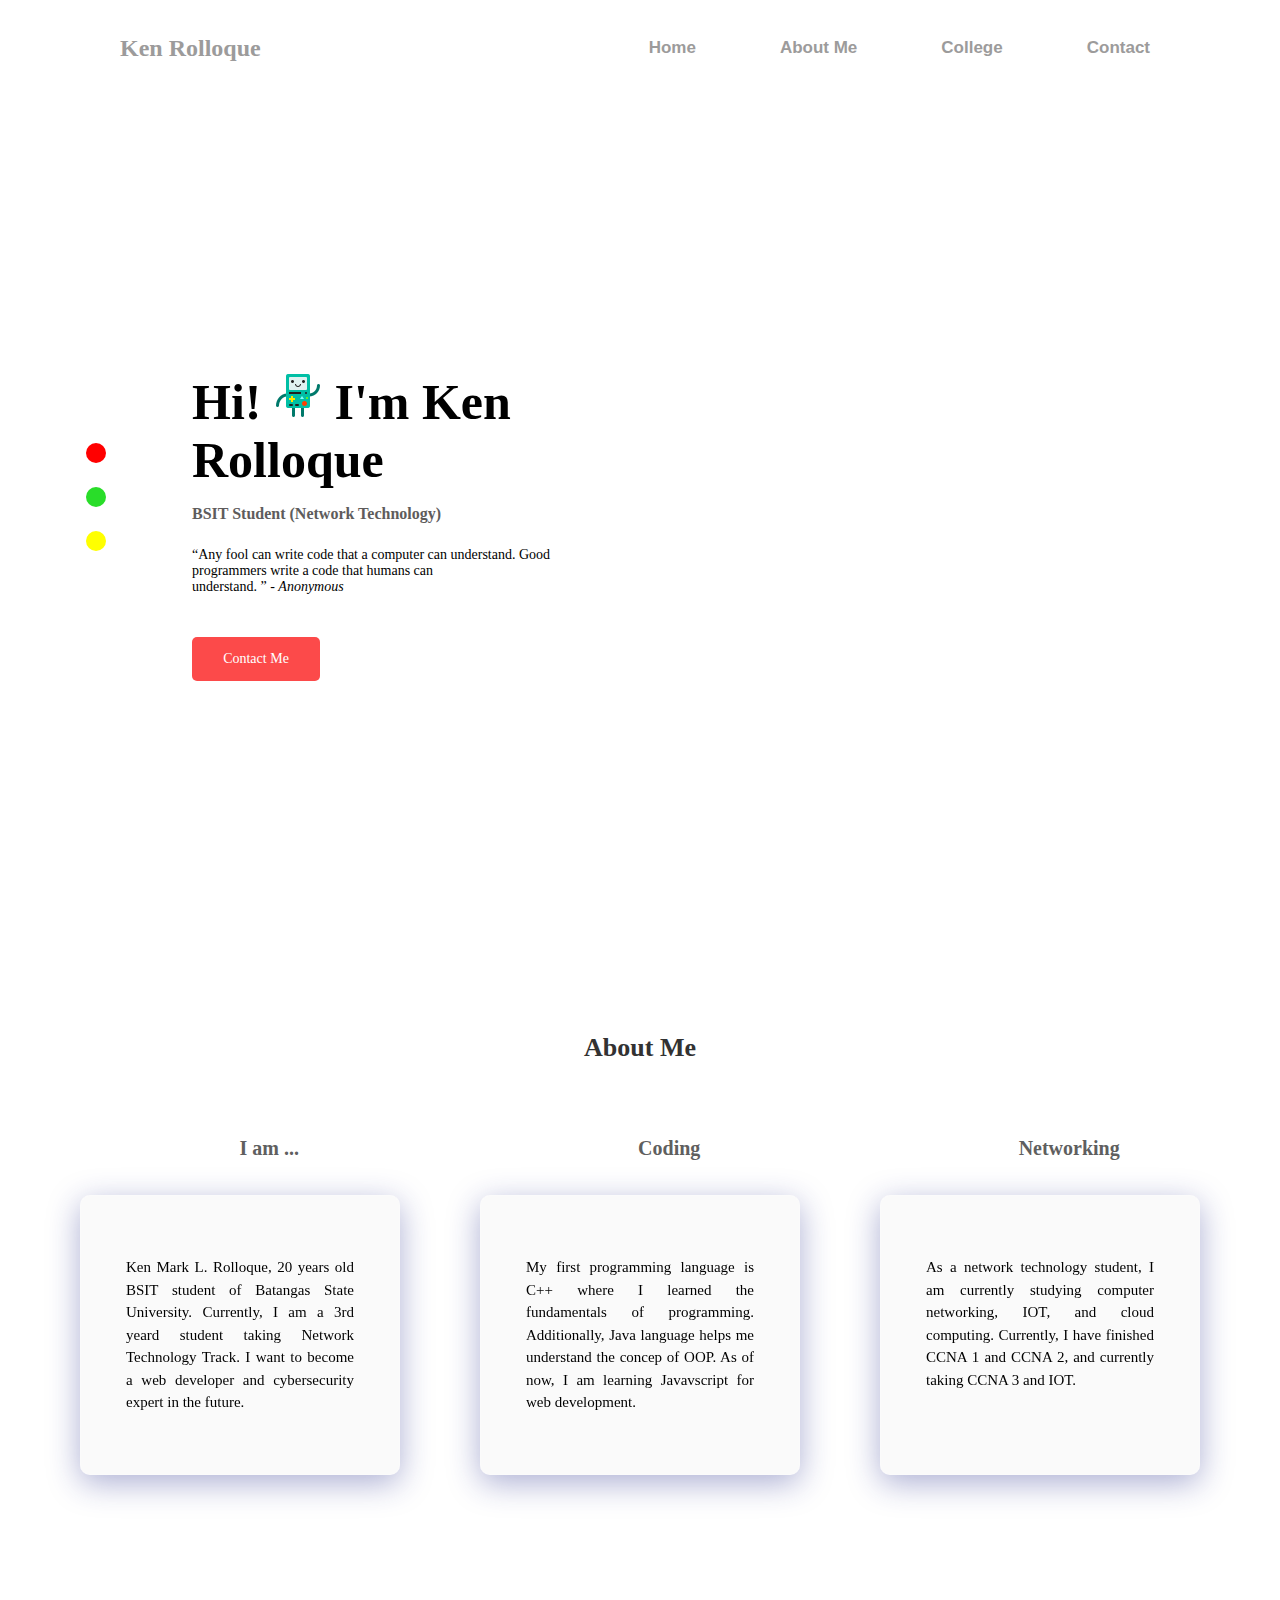
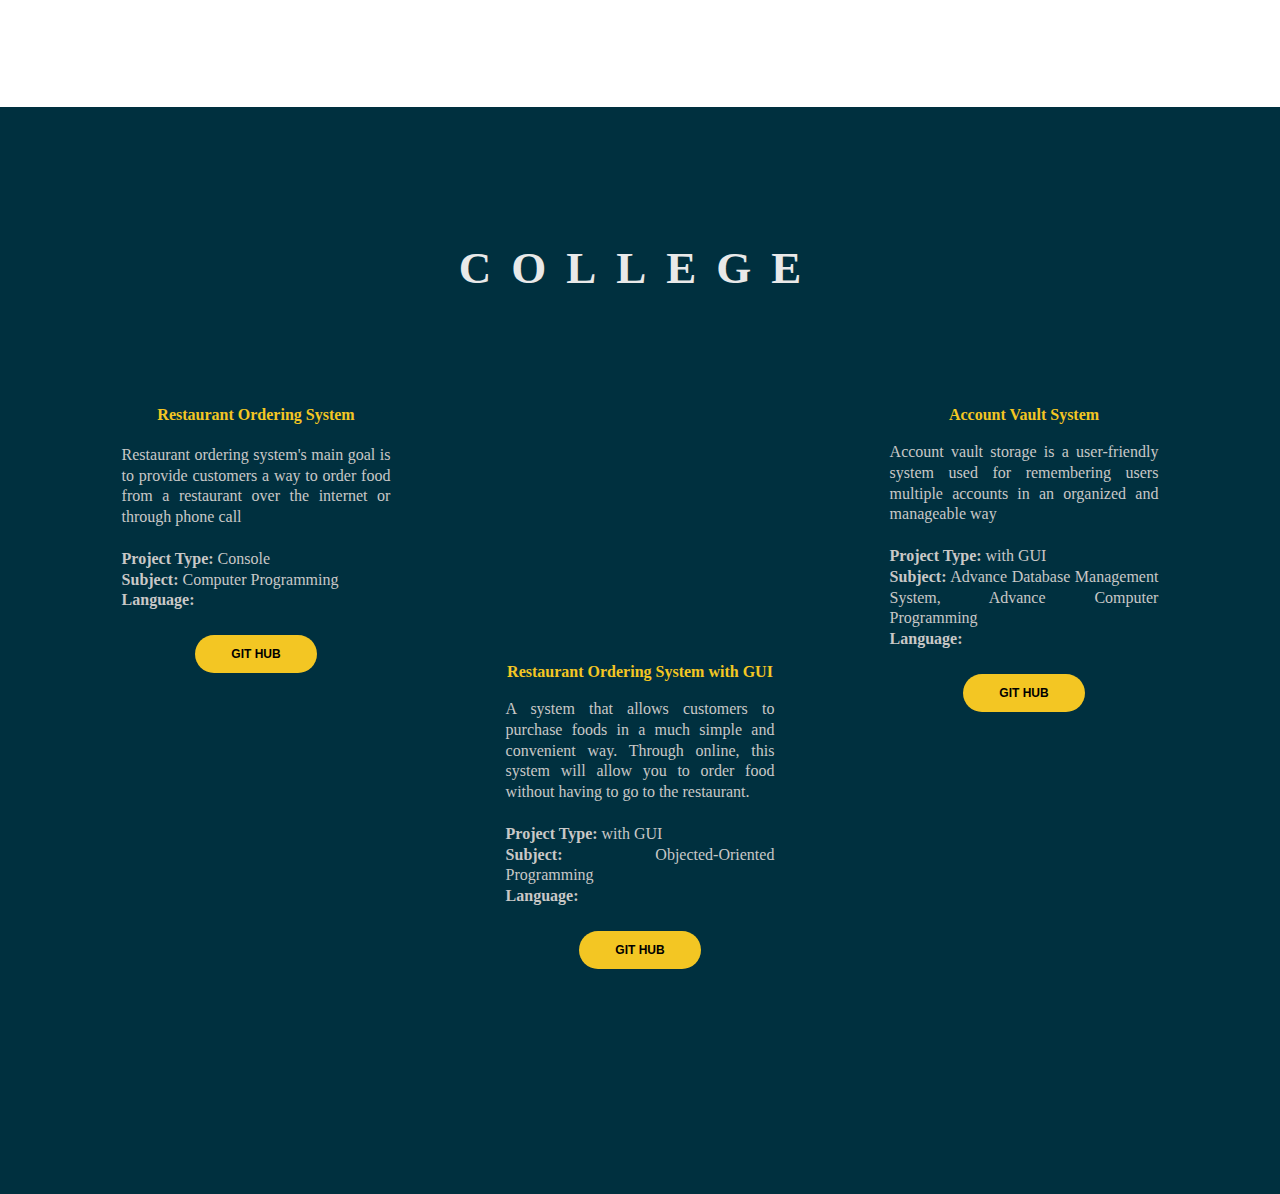
==== CODE/index.html @ bb4d8fbf "Add files via upload" ====
<!DOCTYPE html>
<html lang="en">
<head>
    <meta charset="UTF-8">
    <meta http-equiv="X-UA-Compatible" content="IE=edge">
    <meta name="viewport" content="width=device-width, initial-scale=1.0">
    <link rel="stylesheet" href="header.css">
    <link rel="stylesheet" href="section-1.css">
    <link rel="stylesheet" href="section-2.css">
    <link rel="stylesheet" href="section-3.css">
    <script type="text/javacsript" src="header.js"></script>
    <link rel="stylesheet" href="https://cdnjs.cloudflare.com/ajax/libs/font-awesome/4.7.0/css/font-awesome.min.css">    <title>Portfolio</title>
</head>
<body>

    
    <nav>
        <div class="side-nav" id="side-nav-id">
        </div>
        <div class="ham" id = "ham-id" onclick="showSide()">
            <div></div>
            <div></div>
            <div></div>
        </div>

    </nav>



    <header>
        <h2> Ken Rolloque</h2>
  
        <ul>    
            <li><a href ="#section-one" id ="link-one"> Home</a></li>
            <li><a href ="#section-two">About Me</a></li>
            <li><a href ="#section-three">College</a></li>
            <li><a href ="#section-four">Contact</a></li>
        </ul>
    </header>

    <main>
        <div id = "section-one" class="content-1">
            <div>
                <span></span>
                <span></span>
                <span></span>
            </div>
            <div>
                
                <h2>Hi! <img src="images/icons8-bmo-48.png" alt=""> I'm Ken Rolloque</h2>
                <h5>BSIT Student (Network Technology)</h5>
                <p><q>Any fool can write code that a computer can 
                    understand. Good <br>programmers write a code
                    that humans can <br> understand.
                </q> - <i>Anonymous</i></p>

                <input type="button" value="Contact Me">
                
                <div>
                    <img src="../images/icons8-mouse-64.png" alt="">
                    <p>Scroll Down ↓</p>
                </div>
                
            </div>
            <div>
                
                <img src="../images/ID-PNG.png" alt="">
                
            </div>
        </div>


        <div id = "section-two" class="section-2">
            <h3> About Me</h3>
            <div>
                <span>
                    <h3> <img src="../images/icons8-bmo-48.png" alt="">I am ... </h3>
                    <p>Ken Mark L. Rolloque, 20 years old BSIT student of Batangas State University. 
                     Currently, I am a 3rd yeard student taking Network Technology Track. I want to 
                     become a web developer and cybersecurity expert in the future.</p>
                </span>

                <span>
                    <h3> <img src="../images/icons8-source-code-96.png" alt="">Coding </h3>
                    <p>My first programming language is C++ where I learned the fundamentals of programming.
                     Additionally, Java language helps me understand  the concep of OOP. As of now, I am learning
                      Javavscript for web development.</p>
                    
                </span>
                <span>
                    <h3> <img src="../images/icons8-router-64.png" alt="">Networking </h3>
                    <p>As a network technology student, I am currently studying computer networking, IOT, and 
                    cloud computing. Currently, I have finished CCNA 1 and CCNA 2, and currently taking CCNA 3 
                    and IOT.</p>
                </span>
            </div>
        </div>

        <div id ="section-three" class="section-3">
                
            <h3> COLLEGE</h3>
                <div>
                    <span>
                        <img src="../images/b1.png" alt="">
                        <h4>Restaurant Ordering System</h4>
                        <p>
                        <br>
                            Restaurant ordering system's
                            main goal is to provide customers a way to order food 
                            from a restaurant over the internet or through phone
                            call <br><br>
                            <b>Project Type:</b> Console<br>
                            <b>Subject:</b> Computer Programming<br>
                            <b class="language">Language: <img src="../images/C++.png" alt=""></b>
    
                        </p>
                        <input type="button" value="GIT HUB">

                    </span>

                    <span>
                       
                        <img src="../images/b2.png" alt="">
                        <h4>Restaurant Ordering System with GUI</h4><br>
                        <p>
                            A system that allows customers to 
                            purchase foods in a much simple and convenient way. 
                            Through online, this system will allow you to order food 
                            without having to go to the restaurant.  <br><br>
                           
                            <b>Project Type:</b> with GUI<br>
                            <b>Subject:</b>  Objected-Oriented Programming<br>
                            <b class="language">Language: <img src="../images/Java-Logo.png" alt=""> <img src="../images/image-removebg-preview (3).png" alt=""></b>
    
                        </p>
                        <input type="button" value="GIT HUB">
                    </span>

                    <span>
                         <img src="../images/b1.png" alt="">
                         <h4>Account Vault System</h4><br>
                         <p>
                            
                            Account vault storage is a user-friendly system
                            used for remembering users multiple accounts
                            in an organized and manageable way  <br><br>
                           
                            <b>Project Type:</b> with GUI<br>
                            <b>Subject:</b> Advance Database Management System, Advance Computer Programming
                                    <br>
                            <b class="language">Language: <img src="../images/python.png" alt=""> <img src="../images/image-removebg-preview (3).png" alt=""></b>
    
                        </p>
                        <input type="button" value="GIT HUB">

                    </span>
                </div>
                
        </div>
    </main>
    <script src="header.js">

    </script>


    
</body>
</html>
---- CODE/header.css ----
*{
    box-sizing: border-box;
    padding: 0;
    margin: 0;
}

body{
    overflow-x: hidden;
}


header{
    display: inline-flex;
    justify-content: space-between;
    align-items: center;
    width: 100vw;
    padding: 3em;
    max-height: 10vh;
    height: auto;
    font-family: Ebrima;
    position: sticky;
    z-index:2 ;
}



/**side navigation **/






header > h2{
    font: bold 24px Ebrima;
    margin-left: 3em;
    color: rgb(156, 155, 155);

}

header > ul > li {
    text-align: center;
}
header > ul > li > a {
    text-decoration: none;
    color: rgb(156, 155, 155); 
}
header > ul > li > a:hover{
    color: blue;

}

header > ul > li > a:active{
    color: blue;
}

header > ul {
    display: inline-flex;

    gap: 1em;
    list-style-type: none;
    margin-right: 3em;
}

header > ul > li{
    padding: 1em 2em;
    font: bold 17px Helvetica;


}

@media screen and (max-width:939px){

    header > h2 {
            display: none;

        }
}

nav{
    display: inline-flex;
    /* dilay: none; */
    height: 100vh;
    position: fixed;
    z-index: 1;


}
#side-nav-id{

    display: inline-flex;
    width: 0vw;
    height: 100vh;
    transition: 1s ease ;
}

#side-nav-id.active{
    display: inline-flex;
    height: 100vh;
    transition: 1s ease ;
    width: 80vw;
    background-color: rgb(207, 207, 207);
}


.ham{
    display: none;
    /* display: inline-flex; */
   
    flex-direction: column;
    margin: 2em 0em 2em 2em;
}

.ham > div{
    display: block;
    position: relative;
    margin-top: .3em;
    width: 40px;
    height: 4px;
    background-color:  black;
    border-radius: 5px;
   
}



@media screen and (max-width:640px){

    header {
        display: none;
    }

    .ham{
        display: inline-flex;
       
    }
    .content-1{
        margin-top: 2em;
    }
}

@media screen and (max-width:457px){

    header {
        display: none;
    }

    .ham{
        display: inline-flex;
       
    }
    .content-1{
        margin-top: 5em;
    }
}
---- CODE/section-1.css ----
*{
    box-sizing: border-box;
    padding: 0%;
    margin: 0%;

}
body{
    
}

/* Main Container of Sections*/
main{
    display: inline-flex;
    flex-direction: column;
    justify-content: center;
    width: 100vw;
}

.content-1{
    display: inline-flex;
    width: 100%;
    height: 89vh;
    background: url(../images/wave.svg);
    background-repeat: no-repeat;
    background-position: bottom;
}

/*Content 1 Part 1*/
.content-1 > div:first-child{
    display: inline-flex;
    flex-direction: column;
    justify-content: center;
    align-items: center;
    gap: 1.5em;
    width: 15vw;
}
/* Three Circles in the left side*/
.content-1 > div:first-child > span{
    display: inline-flex;
    width: 20px;
    height: 20px;
    border-radius: 50%;
}


/* Span Color Red*/
.content-1 > div:first-child > span:first-child{
    background-color: red;  
}

/* Span Color Green*/
.content-1 > div:first-child > span:nth-child(2){
    background-color: rgb(41, 221, 41);
}

/* Span Color Yellow*/
.content-1 > div:first-child > span:last-child{
    background-color: yellow;
}


.content-1 > div {
    /* border: 1px solid blue; */
}



/*Content 1 Part 2*/
.content-1 > div:nth-child(2){
    display: inline-flex;
    flex-direction: column;
    justify-content: flex-end;
    width: 40vw;
}

.content-1 > div:nth-child(2) > h2{
    font: bold 50px Coco Gothic;   
}
.content-1 > div:nth-child(2) > h5{
    font: bold 16px Coco Gothic;   
    color: rgb(94, 92, 92);
    margin: 1em 0 1.5em 0;
}

.content-1 > div:nth-child(2) > p{
    font: normal 14px Verdana;  
    margin-bottom: 3em; 

}

.content-1  input[type=button]{
    display: flex;
    justify-content: center;
    width: 25%;
    padding: 1em 1em;
    border-radius: 5px;
    background-color: #fc4a4a;
    color: white;
    font: normal 14px Verdana;
    border: 0px;
    
}

.content-1 > div:nth-child(2) > div{
    display: inline-flex;
    align-items: center;
    font: bold 14px Tahoma;
    /* color: rgb(94, 92, 92); */
    color: white;
    gap:1em;
    margin: 24% 0 15% 1%;

    
}

.content-1 > div:nth-child(2) > div > img{
    width: 5%;

}
/*Content 1 Part 3*/
.content-1 > div:nth-child(3){
    width: 45vw;
    display: inline-flex;
    justify-content: center;
    align-items: center;
}

.content-1 > div:last-child > img {

    width: 50%;
    background-color: #fc4a4a;
    /* border-radius: 51% 49% 51% 49% / 63% 66% 34% 37% ; */
    border-radius: 59% 41% 46% 54% / 49% 63% 37% 51% ;
    margin-bottom:8em;

}
@media screen and (max-width:449){

    .content-1{
        margin-top: 2em;
    }
}
---- CODE/section-2.css ----
.section-2{
    display: inline-flex;
    flex-direction: column;
    align-items: center;
    justify-content: center;
    width: 100vw;
    height: auto;
    min-height:90vh ;
    gap: 3em;

    
}
.section-2 > h3:first-child{
    font: bold 26px Coco Gothic;
    margin-bottom: 1em;
    color: rgb(50, 50, 50);

}


.section-2 > div {
    display: inline-flex;
    justify-content: center;
    flex-wrap: wrap;
    gap: 5em;
    width: 100%;
    margin-bottom: 6em;
    height: auto;
}

.section-2 > div > span{
    display: inline-flex;
    flex-direction: column;
    gap: 2.2em;
    width: 25%;
    height: auto;
}

.section-2 > div > span > h3{
    display: inline-flex;
    justify-content: center;
    align-items: center;
    gap: 1em;
    font: bold 20px Coco Gothic;
    color: rgb(95, 95, 95);
}
.section-2 > div > span > h3 > img{
    width: 12%;
}

.section-2 > div > span > p{
    display: inline-flex;
    flex: 1;
    padding: 4em 3em;
    text-align: justify;
    font: normal 15px Tahoma;
    line-height: 1.5em;
    background: rgba( 236, 236, 236, 0.25 );
    box-shadow: 0 8px 32px 0 rgba( 31, 38, 135, 0.37 );
    backdrop-filter: blur( 4px );
    -webkit-backdrop-filter: blur( 4px );
    border-radius: 10px;
    border: 1px solid rgba( 255, 255, 255, 0.18 );
    
}

@media screen and (max-width:1000px){

    .section-2 > div {
        flex-direction: column;
        align-items: center;
    }
    
    .section-2 > div > span {
        width: 80vw;
    }

    .section-2 > h3:first-child{
        margin: 3em 0 0 0;
    }

    .section-2 > div > span > h3 > img{
        width: 5%;
    }
}
---- CODE/section-3.css ----
*{
    box-sizing: border-box;
    padding: 0;
    margin: 0;
}

/*Section 3 container*/
.section-3{
    display: inline-flex;
    flex-direction: column;
    align-items: center;
    height: auto;
    min-height: 110vh;
    background-color: #00303F;
    color: rgb(233, 233, 233);
}

.section-3 > h3{
    font: bold 45px Embria;
    letter-spacing: 20px;
    margin-top:3em;

}

/*CONTAINER OF SPAN*/
.section-3 > div{
    display: inline-flex;
    justify-content: center;
    width: 100%;
    min-height: 100vh;
    height: auto;
    
}

/*SPAN DESIGN*/
.section-3 >div> span{
    display: inline-flex;
    flex-direction: column;
    align-items: center;
    justify-content: flex-start;
    width: 30%;
    text-align: justify;
}

/*PROJECT TITLE*/
.section-3 > div > span > h4{
    margin-top: 3em;
    font: bold 16px Coco Gothic;
    color: #F3C623;
}

/*PROJECT DESCRIPTION*/
.section-3 > div > span > p{

    font: normal 16px Coco Gothic;
    line-height: 1.3em;
    color: rgb(201, 200, 199);
}

/*Building image */
.section-3 > div > span > p > b >img{
    width: 8%;
    height: auto;
}

/*Override  Span 2 properties */
.section-3 > div > span:nth-child(2) > p > b >img
{
    width: 15%;
    height: auto;
}

.section-3 > div > span:nth-child(3) > p > b >img:nth-child(2) {
    width: 15%;
    height: auto;
}
.language{    
    display: inline-flex;
    align-items: center;
    gap:1em;
    margin-bottom: 1.5em;

}
.section-3 >div> span > img{
    width: 60%;
    
}
.section-3 >div> span:nth-child(2) > img{
    width: 50%;
    
}

.section-3 > div > span:first-child,
.section-3 > div > span:last-child
{
    margin-top: 4em;
}
.section-3 > div > span:nth-child(2){
    margin-top: 6em; 
    align-self: center;

}


.section-3 > div > span > p{
    width: 70%;

}

.section-3 input[type= button]{

    background-color: #F3C623;
    padding: 1em 3em;
    border: 0px;
    border-radius: 20px;
    font: bold 12px Helvetica;
    color: w;
}

@media screen and (max-width:1000px){

    .section-3 > div {
        flex-direction: column;
        justify-content: center;
        align-content: center;
        

    }
    .section-3 >div> span{
        /* display: inline-flex;
        flex-direction: column;
        align-items: center;
        justify-content: flex-start;
        width: 30%;
        text-align: justify; */
        align-self: center;
        width: 80%;
 

    }
    


}
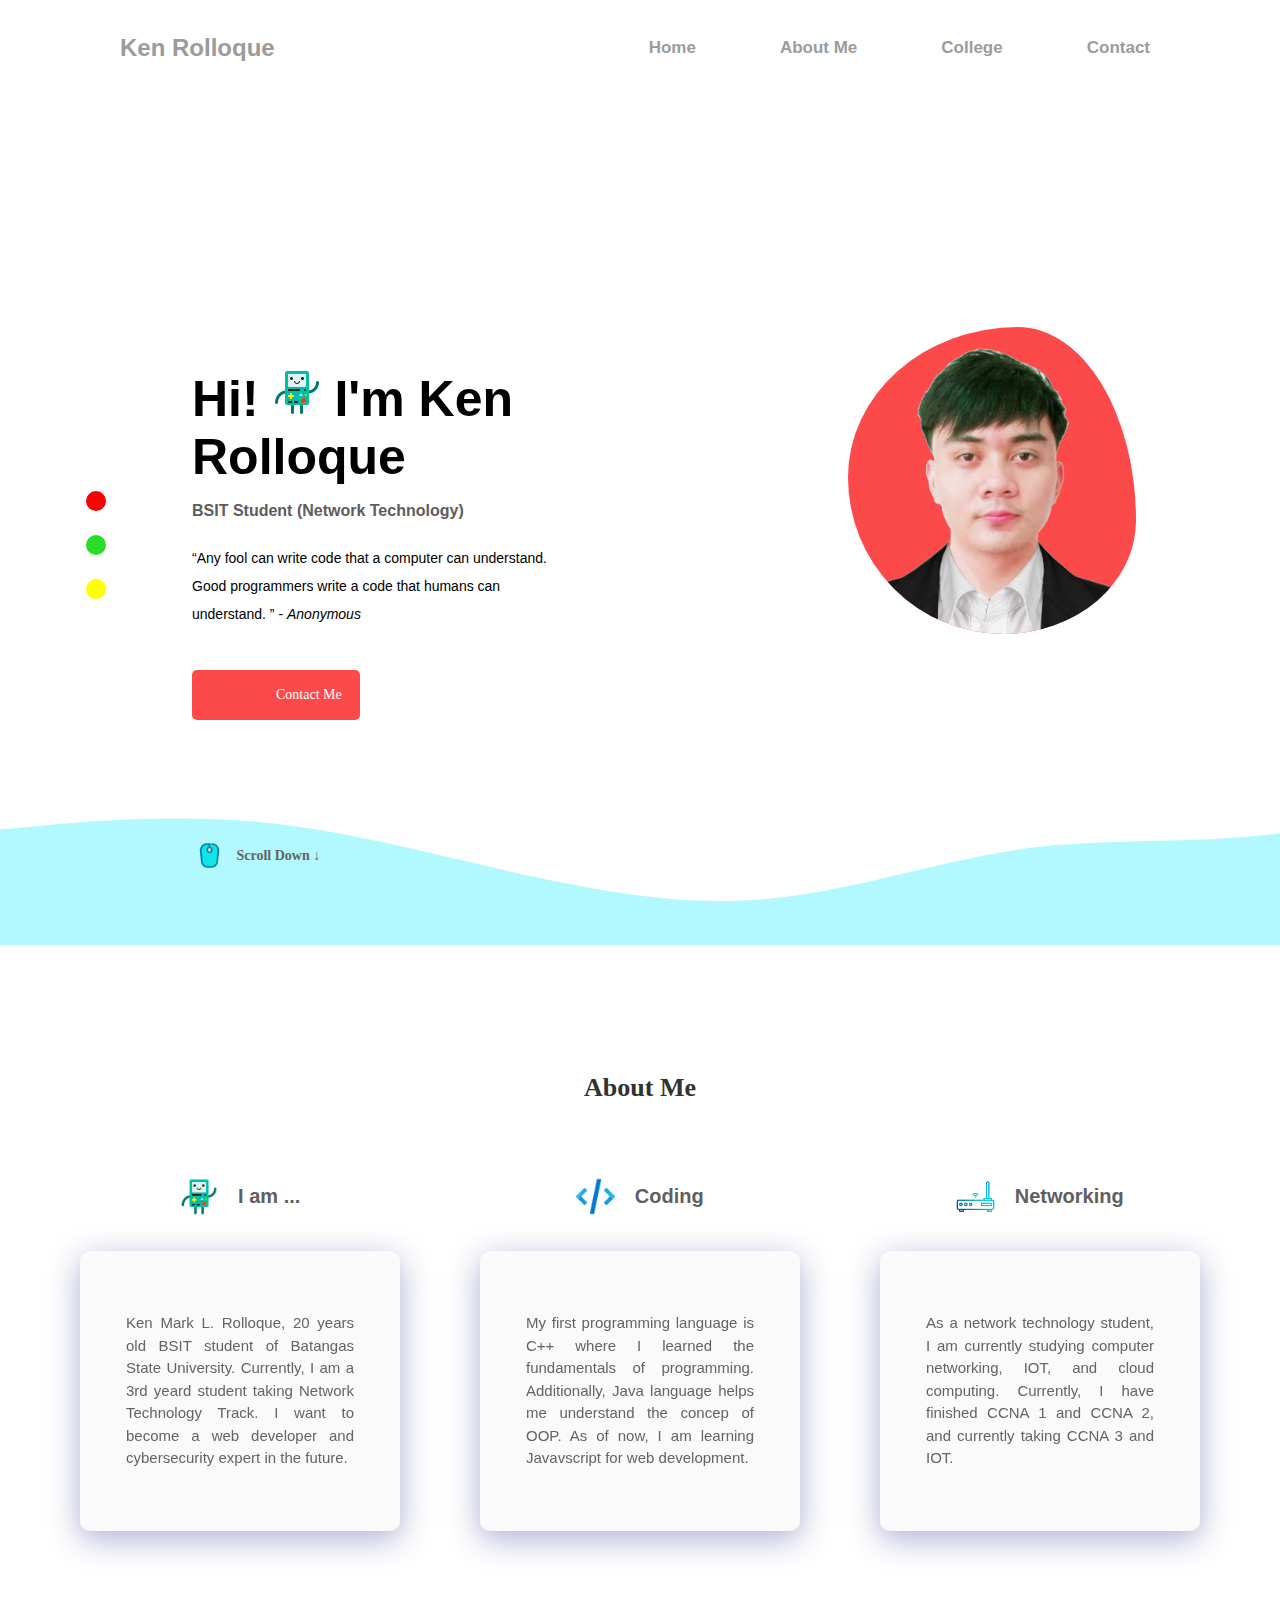
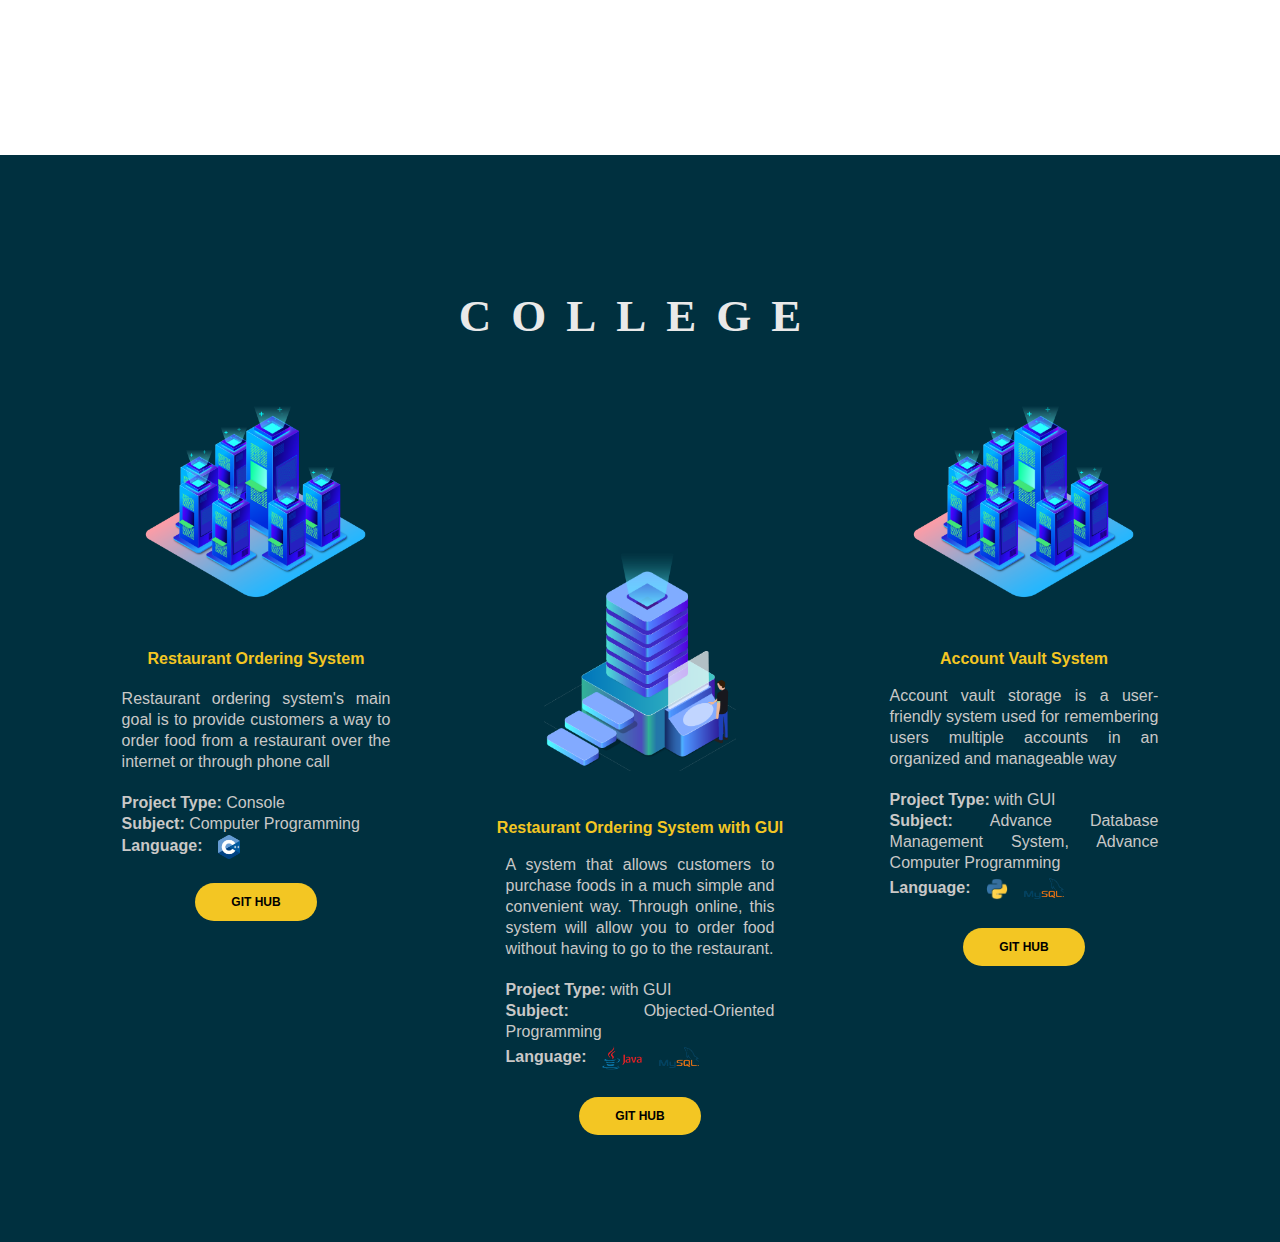
==== commit f744b820: "Add files via upload" ====
--- a/CODE/index.html
+++ b/CODE/index.html
@@ -10,6 +10,8 @@
     <link rel="stylesheet" href="section-3.css">
     <script type="text/javacsript" src="header.js"></script>
     <link rel="stylesheet" href="https://cdnjs.cloudflare.com/ajax/libs/font-awesome/4.7.0/css/font-awesome.min.css">    <title>Portfolio</title>
+
+    <link rel="preconnect" href="https://fonts.googleapis.com">
 </head>
 <body>
 
@@ -50,21 +52,21 @@
                 <h2>Hi! <img src="images/icons8-bmo-48.png" alt=""> I'm Ken Rolloque</h2>
                 <h5>BSIT Student (Network Technology)</h5>
                 <p><q>Any fool can write code that a computer can 
-                    understand. Good <br>programmers write a code
-                    that humans can <br> understand.
+                    understand. Good programmers write a code
+                    that humans can  understand.
                 </q> - <i>Anonymous</i></p>
 
                 <input type="button" value="Contact Me">
                 
                 <div>
-                    <img src="../images/icons8-mouse-64.png" alt="">
-                    <p>Scroll Down ↓</p>
+                    <img src="images/icons8-mouse-64.png"  class="scroll-down"  alt="">
+                    <p class="scroll-down"> Scroll Down ↓</p>
                 </div>
                 
             </div>
             <div>
                 
-                <img src="../images/ID-PNG.png" alt="">
+                <img src="images/ID-PNG.png" alt="">
                 
             </div>
         </div>
@@ -74,21 +76,21 @@
             <h3> About Me</h3>
             <div>
                 <span>
-                    <h3> <img src="../images/icons8-bmo-48.png" alt="">I am ... </h3>
+                    <h3> <img src="images/icons8-bmo-48.png" alt="">I am ... </h3>
                     <p>Ken Mark L. Rolloque, 20 years old BSIT student of Batangas State University. 
                      Currently, I am a 3rd yeard student taking Network Technology Track. I want to 
                      become a web developer and cybersecurity expert in the future.</p>
                 </span>
 
                 <span>
-                    <h3> <img src="../images/icons8-source-code-96.png" alt="">Coding </h3>
+                    <h3> <img src="images/icons8-source-code-96.png" alt="">Coding </h3>
                     <p>My first programming language is C++ where I learned the fundamentals of programming.
                      Additionally, Java language helps me understand  the concep of OOP. As of now, I am learning
                       Javavscript for web development.</p>
                     
                 </span>
                 <span>
-                    <h3> <img src="../images/icons8-router-64.png" alt="">Networking </h3>
+                    <h3> <img src="images/icons8-router-64.png" alt="">Networking </h3>
                     <p>As a network technology student, I am currently studying computer networking, IOT, and 
                     cloud computing. Currently, I have finished CCNA 1 and CCNA 2, and currently taking CCNA 3 
                     and IOT.</p>
@@ -101,7 +103,7 @@
             <h3> COLLEGE</h3>
                 <div>
                     <span>
-                        <img src="../images/b1.png" alt="">
+                        <img src="images/b1.png" alt="">
                         <h4>Restaurant Ordering System</h4>
                         <p>
                         <br>
@@ -111,7 +113,7 @@
                             call <br><br>
                             <b>Project Type:</b> Console<br>
                             <b>Subject:</b> Computer Programming<br>
-                            <b class="language">Language: <img src="../images/C++.png" alt=""></b>
+                            <b class="language">Language: <img src="images/C++.png" alt=""></b>
     
                         </p>
                         <input type="button" value="GIT HUB">
@@ -120,7 +122,7 @@
 
                     <span>
                        
-                        <img src="../images/b2.png" alt="">
+                        <img src="images/b2.png" alt="">
                         <h4>Restaurant Ordering System with GUI</h4><br>
                         <p>
                             A system that allows customers to 
@@ -130,14 +132,14 @@
                            
                             <b>Project Type:</b> with GUI<br>
                             <b>Subject:</b>  Objected-Oriented Programming<br>
-                            <b class="language">Language: <img src="../images/Java-Logo.png" alt=""> <img src="../images/image-removebg-preview (3).png" alt=""></b>
+                            <b class="language">Language: <img src="images/Java-Logo.png" alt=""> <img src="images/image-removebg-preview (3).png" alt=""></b>
     
                         </p>
                         <input type="button" value="GIT HUB">
                     </span>
 
                     <span>
-                         <img src="../images/b1.png" alt="">
+                         <img src="images/b1.png" alt="">
                          <h4>Account Vault System</h4><br>
                          <p>
                             
@@ -148,7 +150,7 @@
                             <b>Project Type:</b> with GUI<br>
                             <b>Subject:</b> Advance Database Management System, Advance Computer Programming
                                     <br>
-                            <b class="language">Language: <img src="../images/python.png" alt=""> <img src="../images/image-removebg-preview (3).png" alt=""></b>
+                            <b class="language">Language: <img src="images/python.png" alt=""> <img src="images/image-removebg-preview (3).png" alt=""></b>
     
                         </p>
                         <input type="button" value="GIT HUB">
--- a/CODE/header.css
+++ b/CODE/header.css
@@ -5,6 +5,9 @@
 }
 
 body{
+    width: 100%;
+    display: inline-flex;
+    flex-direction: column;
     overflow-x: hidden;
 }
 
@@ -17,9 +20,10 @@
     padding: 3em;
     max-height: 10vh;
     height: auto;
-    font-family: Ebrima;
+    font-family: 'Open Sans', sans-serif;
     position: sticky;
     z-index:2 ;
+    margin-bottom: 3em;
 }
 
 
@@ -32,7 +36,7 @@
 
 
 header > h2{
-    font: bold 24px Ebrima;
+    font: bold 24px 'Open Sans', sans-serif;
     margin-left: 3em;
     color: rgb(156, 155, 155);
 
@@ -44,6 +48,8 @@
 header > ul > li > a {
     text-decoration: none;
     color: rgb(156, 155, 155); 
+    font-family: 'Open Sans', sans-serif;
+
 }
 header > ul > li > a:hover{
     color: blue;
--- a/CODE/section-1.css
+++ b/CODE/section-1.css
@@ -14,15 +14,17 @@
     flex-direction: column;
     justify-content: center;
     width: 100vw;
+    font-family: 'Roboto', sans-serif;
 }
 
 .content-1{
     display: inline-flex;
     width: 100%;
     height: 89vh;
-    background: url(../images/wave.svg);
+    background: url(images/wave.svg);
     background-repeat: no-repeat;
     background-position: bottom;
+    
 }
 
 /*Content 1 Part 1*/
@@ -33,6 +35,7 @@
     align-items: center;
     gap: 1.5em;
     width: 15vw;
+
 }
 /* Three Circles in the left side*/
 .content-1 > div:first-child > span{
@@ -74,31 +77,34 @@
 }
 
 .content-1 > div:nth-child(2) > h2{
-    font: bold 50px Coco Gothic;   
+    font: bold 50px 'Roboto', sans-serif;   
 }
 .content-1 > div:nth-child(2) > h5{
-    font: bold 16px Coco Gothic;   
+    font: bold 16px 'Roboto', sans-serif;   
     color: rgb(94, 92, 92);
     margin: 1em 0 1.5em 0;
 }
 
 .content-1 > div:nth-child(2) > p{
-    font: normal 14px Verdana;  
+    font: normal 14px 'Roboto', sans-serif;  
     margin-bottom: 3em; 
+    width: 70%;
+    line-height: 2em;
 
 }
 
 .content-1  input[type=button]{
-    display: flex;
-    justify-content: center;
-    width: 25%;
-    padding: 1em 1em;
+    display: inline-flex;
+    justify-content: center;
+    width: 0;
+    padding: 1.2em 6em;
     border-radius: 5px;
     background-color: #fc4a4a;
     color: white;
     font: normal 14px Verdana;
     border: 0px;
     
+    
 }
 
 .content-1 > div:nth-child(2) > div{
@@ -106,7 +112,7 @@
     align-items: center;
     font: bold 14px Tahoma;
     /* color: rgb(94, 92, 92); */
-    color: white;
+    color: rgb(100, 100, 100);
     gap:1em;
     margin: 24% 0 15% 1%;
 
@@ -123,6 +129,7 @@
     display: inline-flex;
     justify-content: center;
     align-items: center;
+  
 }
 
 .content-1 > div:last-child > img {
@@ -134,9 +141,89 @@
     margin-bottom:8em;
 
 }
-@media screen and (max-width:449){
+
+
+@media screen and (max-width:449px){
+
+    
+
+
+}
+
+@media screen and (max-width:1024px) {
+    
+    .header{
+        justify-content: center;
+    }
 
     .content-1{
-        margin-top: 2em;
-    }
-}
+
+        flex-direction: column-reverse;
+        width: 100vw;
+        justify-content: center;
+        align-items: center;
+        gap: 0em;
+        margin-top: 10vh;
+    }
+
+    .content-1 > div:first-child{
+        display: none;
+
+    }
+    .content-1 > div:nth-child(2){
+        display: inline-flex;
+        width: 80vw;
+        height: auto;
+        margin-top: 3vh;
+
+
+
+    }
+    .content-1 > div:last-child{
+        display: inline-flex;
+        width: 80vw;
+        margin-top: 5vh;
+     
+    }
+
+    
+    .content-1 > div:last-child > img {
+        display: inline-flex;
+        width: 30%;
+        /* background-color: #fc4a4a; */
+            /* border-radius: 51% 49% 51% 49% / 63% 66% 34% 37% ; */
+        /* border-radius: 59% 41% 46% 54% / 49% 63% 37% 51% ; */
+        height: auto;
+        margin-bottom: 0;
+        border-radius: 30px;
+        background-color:  white;
+
+        }
+
+        .content-1 > div:nth-child(2) > h2{
+            font: bold 25px Coco Gothic;   
+            width: 100%;
+            text-align: center;
+        }
+        .content-1 > div:nth-child(2) > h5{
+            text-align: center;
+            width: 100%;
+        }
+        .content-1 > div:nth-child(2) > p{
+            width: 100%;
+            text-align: center;    
+            font-size: 12px;
+        
+        }
+
+        .content-1  input[type=button]{
+
+            align-self: center;
+            
+        }
+
+        .scroll-down{
+            display: none;
+
+        }
+}
--- a/CODE/section-2.css
+++ b/CODE/section-2.css
@@ -7,11 +7,11 @@
     height: auto;
     min-height:90vh ;
     gap: 3em;
-
+    font-family: 'Roboto', sans-serif;
     
 }
 .section-2 > h3:first-child{
-    font: bold 26px Coco Gothic;
+    font: bold 26px '';
     margin-bottom: 1em;
     color: rgb(50, 50, 50);
 
@@ -41,7 +41,7 @@
     justify-content: center;
     align-items: center;
     gap: 1em;
-    font: bold 20px Coco Gothic;
+    font: bold 20px 'Roboto', sans-serif;
     color: rgb(95, 95, 95);
 }
 .section-2 > div > span > h3 > img{
@@ -53,7 +53,7 @@
     flex: 1;
     padding: 4em 3em;
     text-align: justify;
-    font: normal 15px Tahoma;
+    font: normal 15px 'Roboto', sans-serif;
     line-height: 1.5em;
     background: rgba( 236, 236, 236, 0.25 );
     box-shadow: 0 8px 32px 0 rgba( 31, 38, 135, 0.37 );
@@ -61,6 +61,7 @@
     -webkit-backdrop-filter: blur( 4px );
     border-radius: 10px;
     border: 1px solid rgba( 255, 255, 255, 0.18 );
+    color: rgb(100, 100, 100);
     
 }
 
--- a/CODE/section-3.css
+++ b/CODE/section-3.css
@@ -45,14 +45,14 @@
 /*PROJECT TITLE*/
 .section-3 > div > span > h4{
     margin-top: 3em;
-    font: bold 16px Coco Gothic;
+    font: bold 16px 'Roboto', sans-serif;
     color: #F3C623;
 }
 
 /*PROJECT DESCRIPTION*/
 .section-3 > div > span > p{
 
-    font: normal 16px Coco Gothic;
+    font: normal 16px 'Roboto', sans-serif;
     line-height: 1.3em;
     color: rgb(201, 200, 199);
 }
